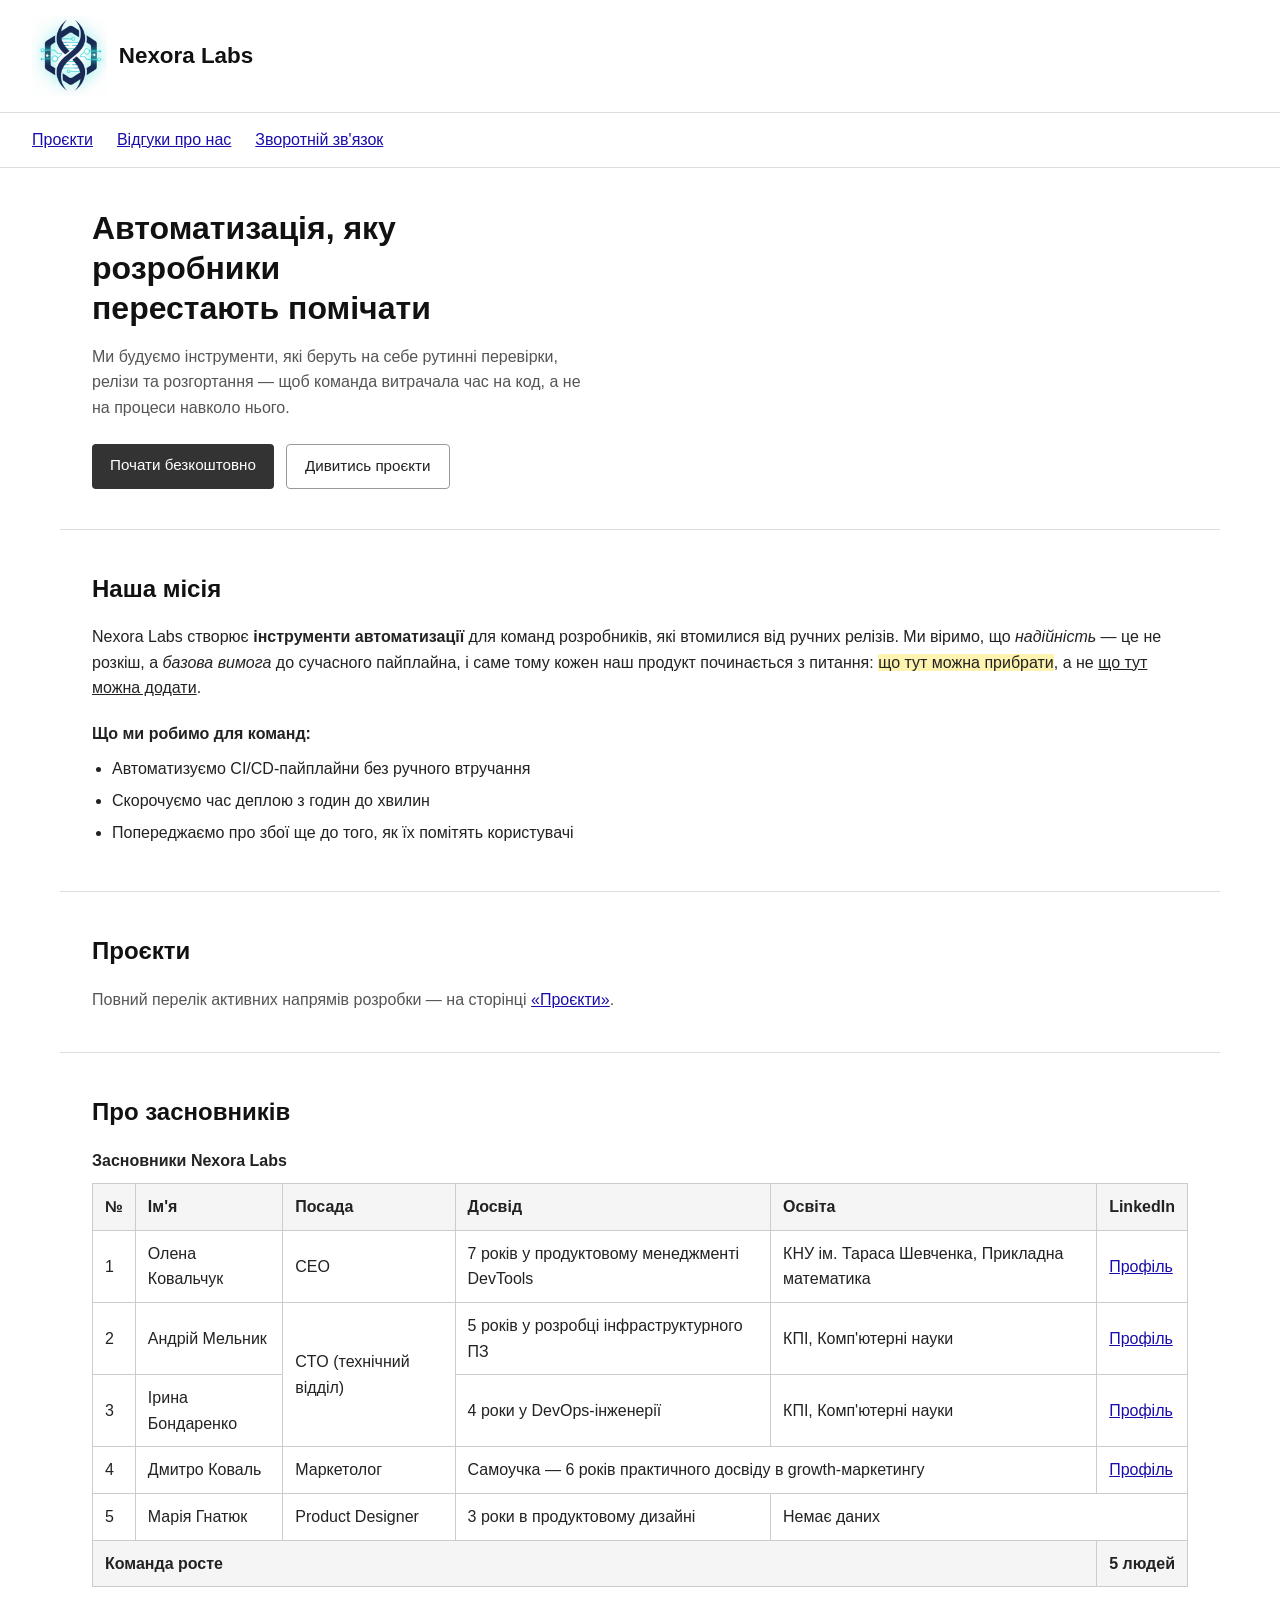
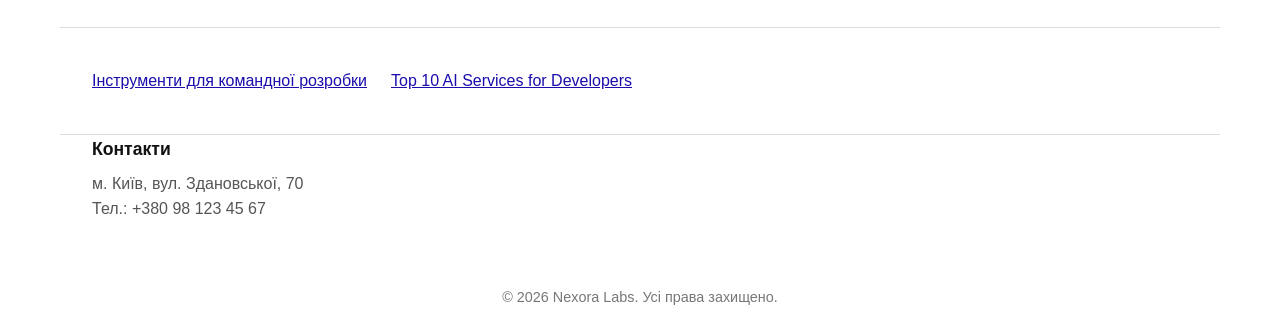
==== index.html @ 1b894c0b "Add homepage" ====
<!DOCTYPE html>
<html lang="uk">
<head>
  <meta charset="UTF-8">
  <meta name="viewport" content="width=device-width, initial-scale=1.0">
  <title>Nexora Labs — інструменти автоматизації для розробників</title>
  <link rel="stylesheet" href="css/style.css">
</head>
<body>

  <header class="site-header">
    <img src="images/logo.png" alt="Логотип Nexora Labs" class="logo">
    <h1>Nexora Labs</h1>
  </header>

  <nav class="site-nav">
    <a href="#projects-section">Проєкти</a>
    <a href="#reviews-section">Відгуки про нас</a>
    <a href="contact.html">Зворотній зв'язок</a>
  </nav>

  <main id="top">

    <section class="hero">
      <h2 class="hero__title">Автоматизація, яку розробники перестають помічати</h2>
      <p class="hero__sub">
        Ми будуємо інструменти, які беруть на себе рутинні перевірки, релізи
        та розгортання — щоб команда витрачала час на код, а не на процеси
        навколо нього.
      </p>
      <div class="hero__actions">
        <a href="#top" class="btn btn--solid">Почати безкоштовно</a>
        <a href="#projects-section" class="btn btn--outline">Дивитись проєкти</a>
      </div>
    </section>

    <article class="mission">
      <h2>Наша місія</h2>
      <p>
        Nexora Labs створює <b>інструменти автоматизації</b> для команд
        розробників, які втомилися від ручних релізів. Ми віримо, що
        <em>надійність</em> — це не розкіш, а <i>базова вимога</i> до сучасного
        пайплайна, і саме тому кожен наш продукт починається з питання:
        <span class="highlight">що тут можна прибрати</span>,
        а не <u>що тут можна додати</u>.
      </p>

      <p class="mission__lead">Що ми робимо для команд:</p>
      <ul class="mission__list">
        <li>Автоматизуємо CI/CD-пайплайни без ручного втручання</li>
        <li>Скорочуємо час деплою з годин до хвилин</li>
        <li>Попереджаємо про збої ще до того, як їх помітять користувачі</li>
      </ul>
    </article>

    <article id="projects-section" class="projects-teaser">
      <h2>Проєкти</h2>
      <p>
        Повний перелік активних напрямів розробки — на сторінці
        <a href="proects.html">«Проєкти»</a>.
      </p>
    </article>

    <section id="reviews-section" class="founders">
      <h2>Про засновників</h2>
      <table>
        <caption>Засновники Nexora Labs</caption>
        <thead>
          <tr>
            <th>№</th>
            <th>Ім'я</th>
            <th>Посада</th>
            <th>Досвід</th>
            <th>Освіта</th>
            <th>LinkedIn</th>
          </tr>
        </thead>
        <tbody>
          <tr>
            <td>1</td>
            <td>Олена Ковальчук</td>
            <td>CEO</td>
            <td>7 років у продуктовому менеджменті DevTools</td>
            <td>КНУ ім. Тараса Шевченка, Прикладна математика</td>
            <td><a href="https://linkedin.com/in/olena-kovalchuk" target="_blank">Профіль</a></td>
          </tr>
          <tr>
            <td>2</td>
            <td>Андрій Мельник</td>
            <td rowspan="2">CTO (технічний відділ)</td>
            <td>5 років у розробці інфраструктурного ПЗ</td>
            <td>КПІ, Комп'ютерні науки</td>
            <td><a href="https://linkedin.com/in/andriy-melnyk" target="_blank">Профіль</a></td>
          </tr>
          <tr>
            <td>3</td>
            <td>Ірина Бондаренко</td>
            <td>4 роки у DevOps-інженерії</td>
            <td>КПІ, Комп'ютерні науки</td>
            <td><a href="https://linkedin.com/in/iryna-bondarenko" target="_blank">Профіль</a></td>
          </tr>
          <tr>
            <td>4</td>
            <td>Дмитро Коваль</td>
            <td>Маркетолог</td>
            <td colspan="2">Самоучка — 6 років практичного досвіду в growth-маркетингу</td>
            <td><a href="https://linkedin.com/in/dmytro-koval" target="_blank">Профіль</a></td>
          </tr>
          <tr>
            <td>5</td>
            <td>Марія Гнатюк</td>
            <td>Product Designer</td>
            <td>3 роки в продуктовому дизайні</td>
            <td colspan="2">Немає даних</td>
          </tr>
        </tbody>
        <tfoot>
          <tr>
            <th colspan="5">Команда росте</th>
            <td>5 людей</td>
          </tr>
        </tfoot>
      </table>
    </section>

    <p class="external-links">
      <a href="https://firtka.if.ua/blog/print/top-instrumentiv-dlia-komandnoyi-rozrobki" target="_blank">Інструменти для командної розробки</a>
      <a href="https://itvdn.com/ua/blog/article/top-10-ai-services-for-developers" target="_blank">Top 10 AI Services for Developers</a>
    </p>

  </main>

  <aside class="contact-panel">
    <h3>Контакти</h3>
    <address>
      м. Київ, вул. Здановської, 70<br>
      Тел.: +380 98 123 45 67
    </address>
  </aside>

  <footer id="contact-section" class="site-footer">
    <p>© 2026 Nexora Labs. Усі права захищено.</p>
  </footer>

</body>
</html>
---- css/style.css ----
* {
  margin: 0;
  box-sizing: border-box;
}

body {
  font-family: Arial, Helvetica, sans-serif;
  color: #222222;
  background-color: #ffffff;
  line-height: 1.6;
}

a {
  color: #1a0dab;
}

a:hover {
  text-decoration: underline;
}

img {
  max-width: 100%;
  display: block;
}

h1, h2, h3 {
  font-family: inherit;
  font-weight: bold;
  color: #111111;
}

h2 {
  font-size: 1.5rem;
  margin-bottom: 1rem;
}

h3 {
  font-size: 1.1rem;
  margin-bottom: 0.5rem;
}

.site-header {
  position: sticky;
  top: 0;
  z-index: 100;
  display: flex;
  align-items: center;
  gap: 12px;
  padding: 16px 32px;
  border-bottom: 1px solid #ddd;
  background-color: #ffffff;
}

.logo {
  height: 80px;
  width: auto;
}

.site-header h1 {
  font-size: 1.4rem;
}

.site-nav {
  display: flex;
  gap: 24px;
  padding: 14px 32px;
  border-bottom: 1px solid #ddd;
}

.toolbar {
  display: flex;
  gap: 10px;
  padding: 14px 32px;
  border-bottom: 1px solid #ddd;
}

.btn {
  display: inline-block;
  padding: 9px 18px;
  border-radius: 4px;
  font-size: 0.95rem;
  text-decoration: none;
}

.btn:hover {
  text-decoration: none;
}

.btn--solid {
  background-color: #333333;
  color: #ffffff;
}

.btn--solid:hover {
  background-color: #111111;
}

.btn--outline {
  border: 1px solid #999999;
  color: #222222;
}

.btn--outline:hover {
  background-color: #f2f2f2;
}

main > section,
main > article,
.external-links {
  max-width: 1160px;
  margin: 0 auto;
  padding: 40px 32px;
  border-bottom: 1px solid #ddd;
}

.hero__title {
  font-size: 2rem;
  line-height: 1.25;
  max-width: 20ch;
  margin-bottom: 16px;
}

.hero__sub {
  color: #555555;
  max-width: 55ch;
  margin-bottom: 24px;
}

.hero__actions {
  display: flex;
  gap: 12px;
  flex-wrap: wrap;
}

.mission .highlight {
  background-color: #fff3b0;
}

.mission__lead {
  margin-top: 20px;
  margin-bottom: 10px;
  font-weight: bold;
}

.mission__list {
  padding-left: 20px;
}

.mission__list li {
  margin-bottom: 6px;
}

.projects-teaser p {
  color: #555555;
}

.founders table {
  width: 100%;
  border-collapse: collapse;
}

.founders caption {
  text-align: left;
  font-weight: bold;
  margin-bottom: 10px;
}

.founders th,
.founders td {
  border: 1px solid #ccc;
  padding: 10px 12px;
  text-align: left;
}

.founders thead th {
  background-color: #f5f5f5;
}

.founders tfoot th,
.founders tfoot td {
  background-color: #f5f5f5;
  font-weight: bold;
}

.external-links {
  display: flex;
  gap: 24px;
}

.contact-panel {
  max-width: 1160px;
  margin: 0 auto;
  padding: 0 32px 40px;
}

.contact-panel address {
  font-style: normal;
  color: #555555;
}

.site-footer {
  padding: 24px 32px;
  text-align: center;
  color: #777777;
  font-size: 0.9rem;
}

@media (max-width: 700px) {
  .site-nav {
    flex-wrap: wrap;
    gap: 12px;
  }
}
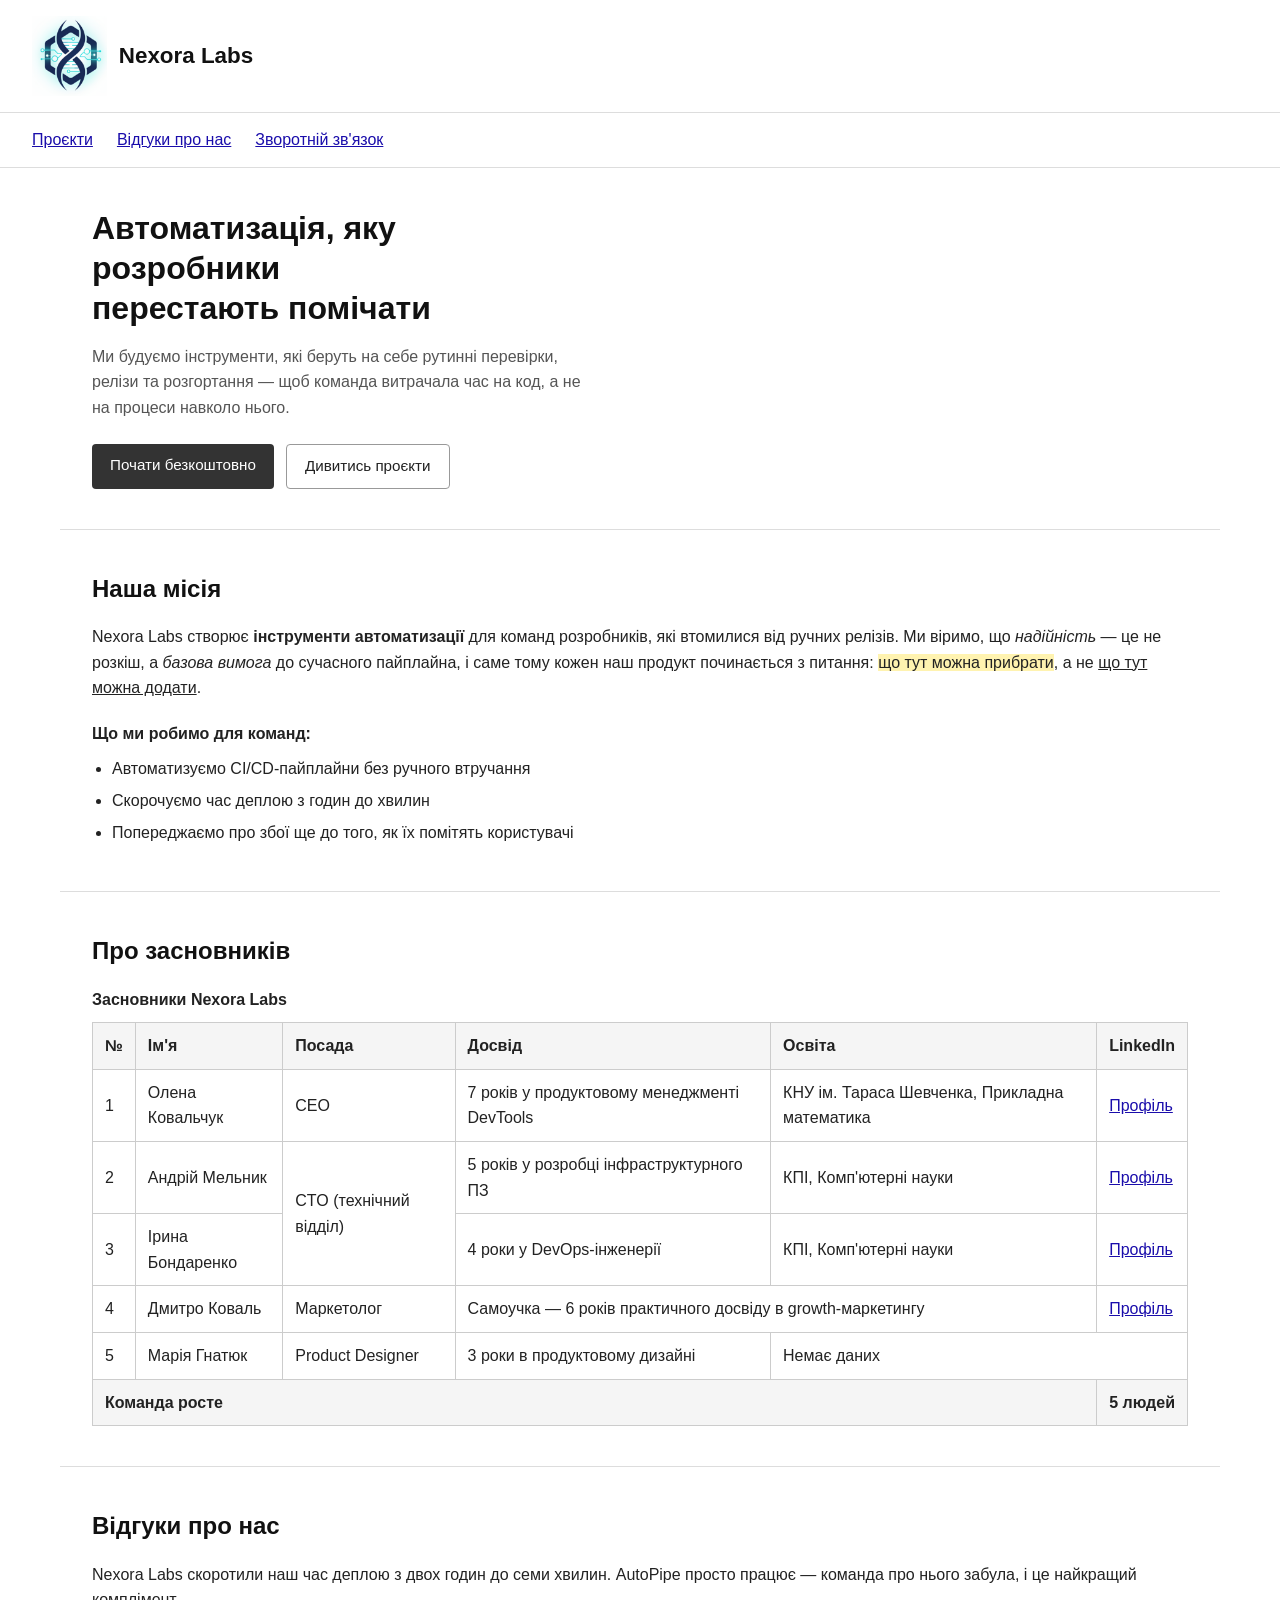
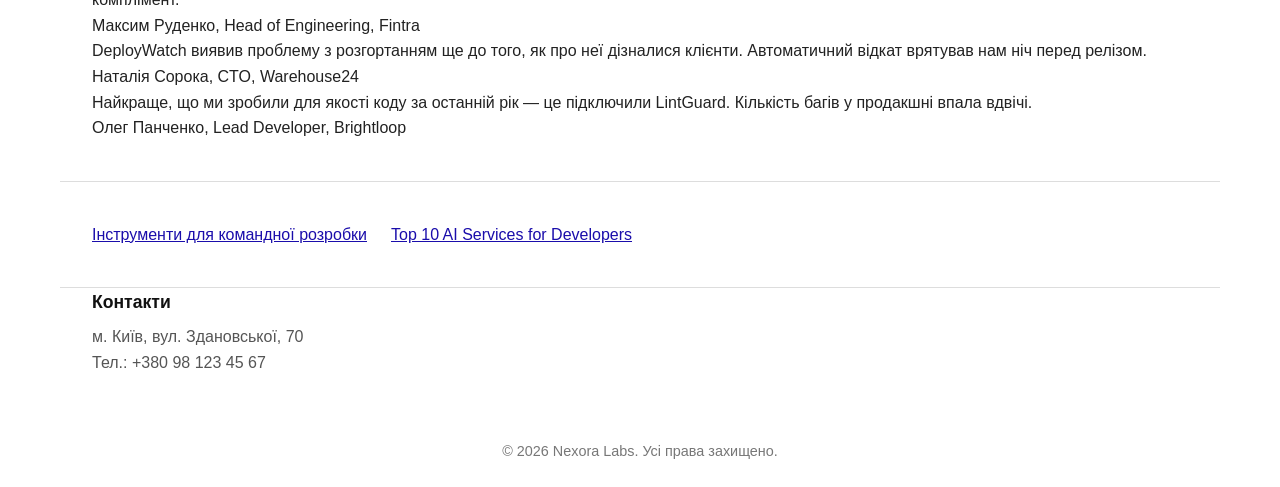
==== commit 9f93326f: "feat(index): remove projects section, add customer reviews" ====
--- a/index.html
+++ b/index.html
@@ -14,7 +14,7 @@
   </header>
 
   <nav class="site-nav">
-    <a href="#projects-section">Проєкти</a>
+    <a href="pro.html">Проєкти</a>
     <a href="#reviews-section">Відгуки про нас</a>
     <a href="contact.html">Зворотній зв'язок</a>
   </nav>
@@ -30,7 +30,7 @@
       </p>
       <div class="hero__actions">
         <a href="#top" class="btn btn--solid">Почати безкоштовно</a>
-        <a href="#projects-section" class="btn btn--outline">Дивитись проєкти</a>
+        <a href="pro.html" class="btn btn--outline">Дивитись проєкти</a>
       </div>
     </section>
 
@@ -53,15 +53,7 @@
       </ul>
     </article>
 
-    <article id="projects-section" class="projects-teaser">
-      <h2>Проєкти</h2>
-      <p>
-        Повний перелік активних напрямів розробки — на сторінці
-        <a href="proects.html">«Проєкти»</a>.
-      </p>
-    </article>
-
-    <section id="reviews-section" class="founders">
+    <section id="founders-section" class="founders">
       <h2>Про засновників</h2>
       <table>
         <caption>Засновники Nexora Labs</caption>
@@ -123,6 +115,28 @@
       </table>
     </section>
 
+    <section id="reviews-section" class="reviews">
+      <h2>Відгуки про нас</h2>
+      <div class="reviews-list">
+
+        <blockquote class="review">
+          <p>Nexora Labs скоротили наш час деплою з двох годин до семи хвилин. AutoPipe просто працює — команда про нього забула, і це найкращий комплімент.</p>
+          Максим Руденко, Head of Engineering, Fintra
+        </blockquote>
+
+        <blockquote class="review">
+          <p>DeployWatch виявив проблему з розгортанням ще до того, як про неї дізналися клієнти. Автоматичний відкат врятував нам ніч перед релізом.</p>
+          Наталія Сорока, CTO, Warehouse24
+        </blockquote>
+
+        <blockquote class="review">
+          <p>Найкраще, що ми зробили для якості коду за останній рік — це підключили LintGuard. Кількість багів у продакшні впала вдвічі.</p>
+          Олег Панченко, Lead Developer, Brightloop
+        </blockquote>
+
+      </div>
+    </section>
+
     <p class="external-links">
       <a href="https://firtka.if.ua/blog/print/top-instrumentiv-dlia-komandnoyi-rozrobki" target="_blank">Інструменти для командної розробки</a>
       <a href="https://itvdn.com/ua/blog/article/top-10-ai-services-for-developers" target="_blank">Top 10 AI Services for Developers</a>
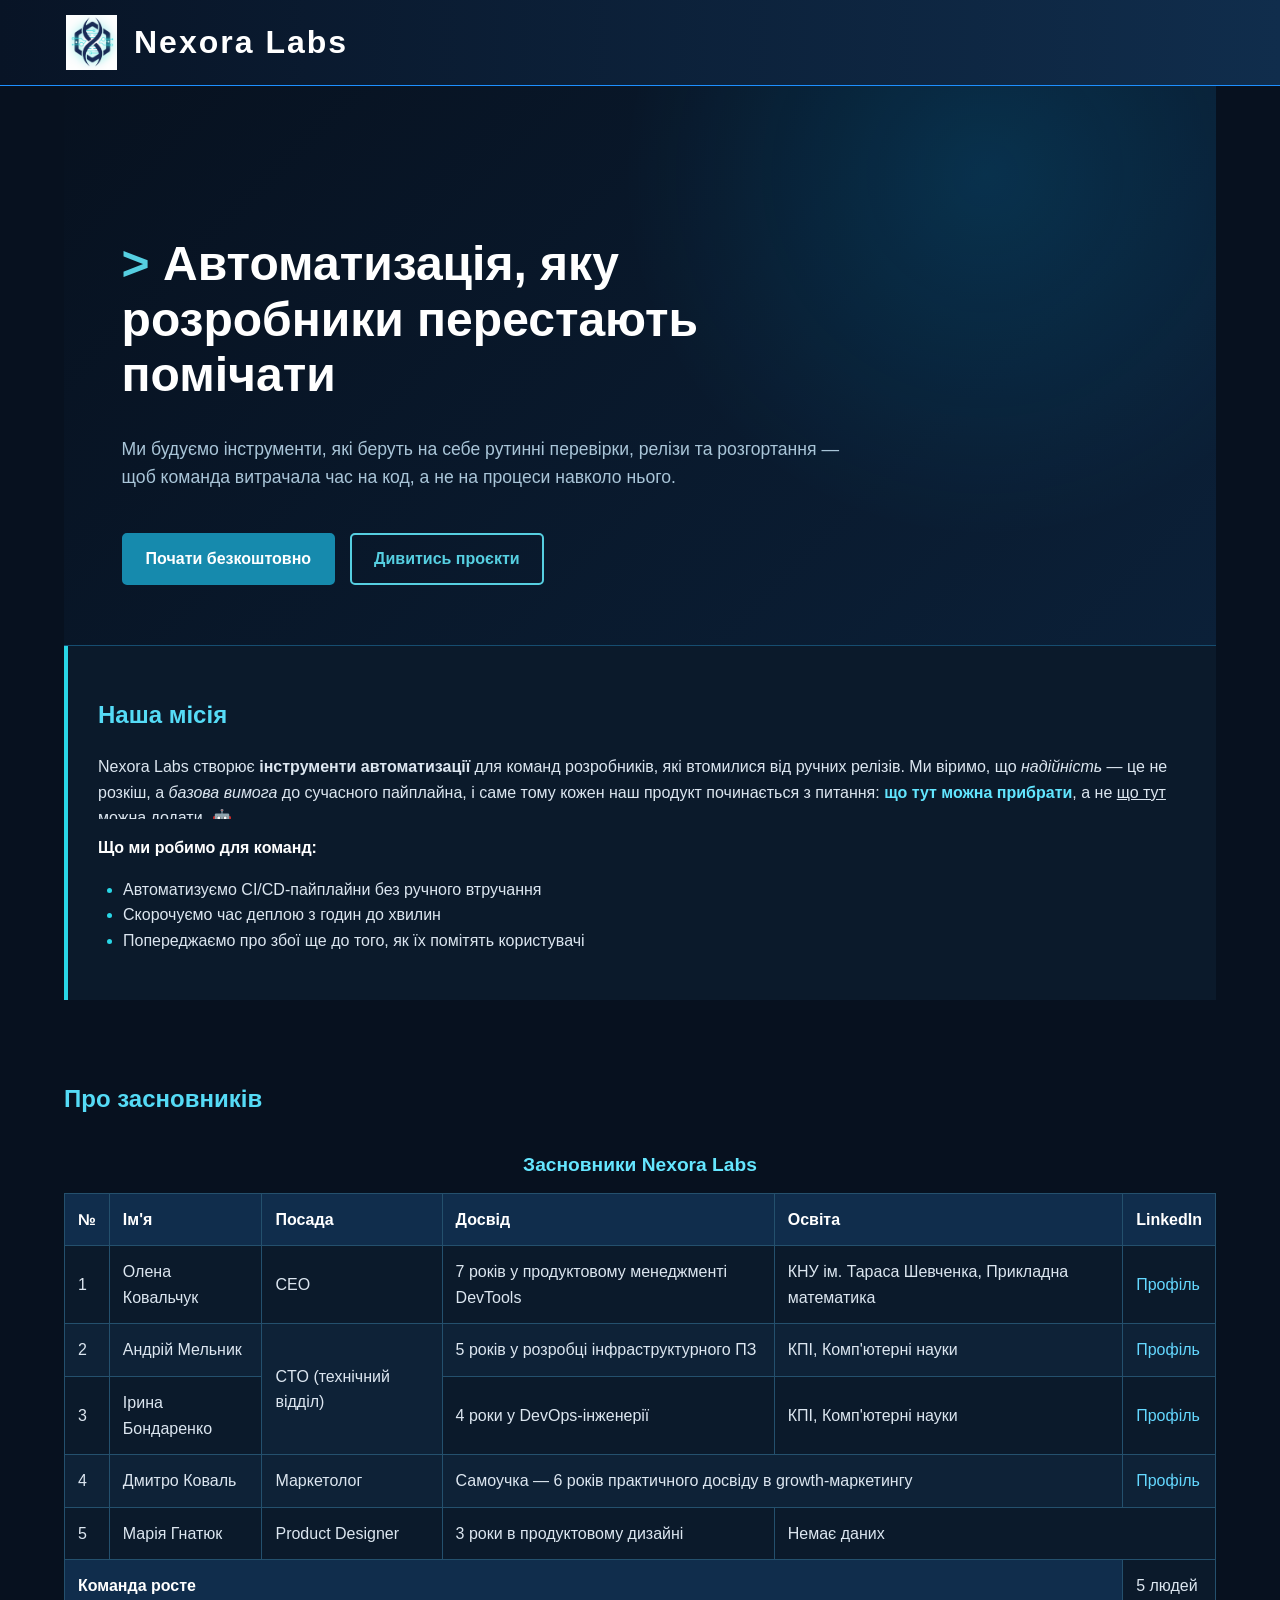
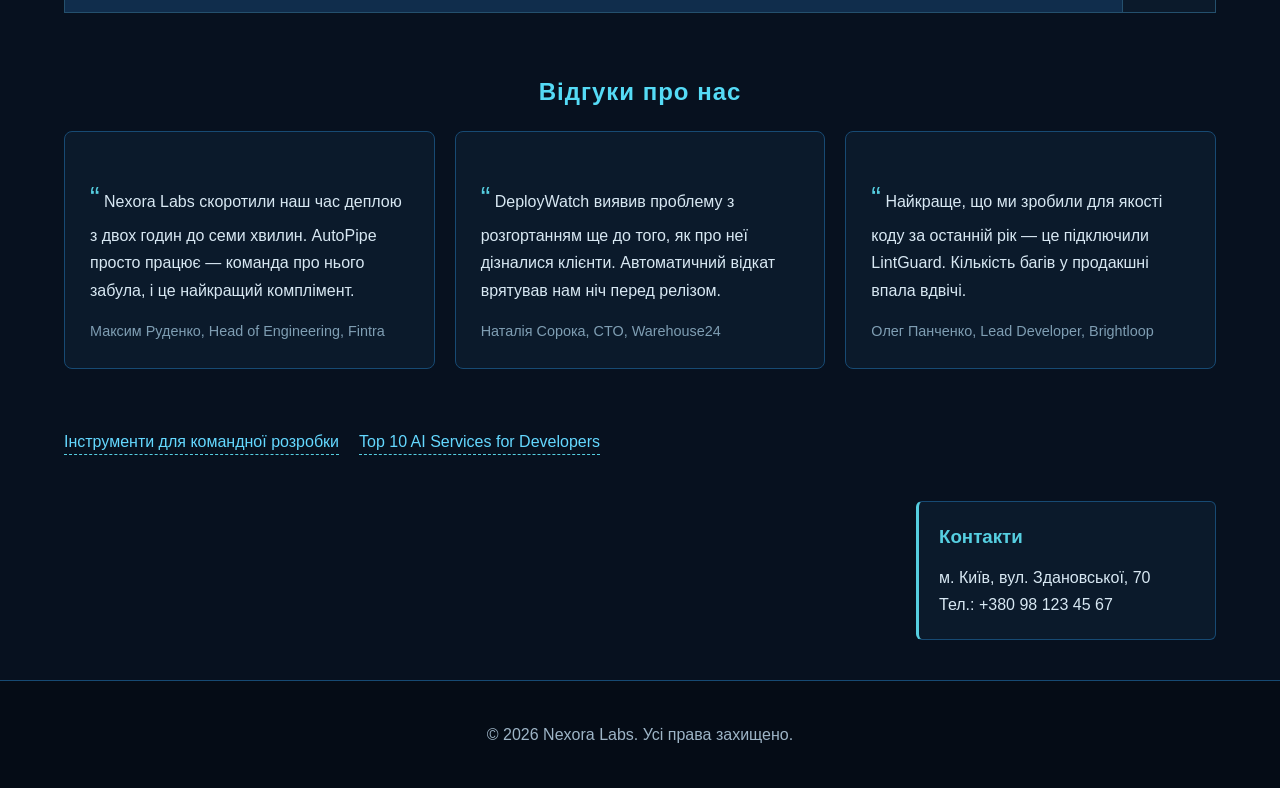
==== commit 4511a18a: "style: add hi-tech CSS styling for all pages" ====
--- a/index.html
+++ b/index.html
@@ -5,6 +5,17 @@
   <meta name="viewport" content="width=device-width, initial-scale=1.0">
   <title>Nexora Labs — інструменти автоматизації для розробників</title>
   <link rel="stylesheet" href="css/style.css">
+  <style>
+  #reviews-section > h2 {
+    text-align: center;
+    letter-spacing: 1px;
+  }
+
+  .hero__title::before {
+    content: "> ";
+    color: #56cfe1;
+  }
+</style>
 </head>
 <body>
 
@@ -55,7 +66,7 @@
 
     <section id="founders-section" class="founders">
       <h2>Про засновників</h2>
-      <table>
+      <table tabindex="0">
         <caption>Засновники Nexora Labs</caption>
         <thead>
           <tr>
@@ -120,18 +131,30 @@
       <div class="reviews-list">
 
         <blockquote class="review">
-          <p>Nexora Labs скоротили наш час деплою з двох годин до семи хвилин. AutoPipe просто працює — команда про нього забула, і це найкращий комплімент.</p>
-          Максим Руденко, Head of Engineering, Fintra
+          <p>
+            Nexora Labs скоротили наш час деплою з двох годин до семи хвилин. AutoPipe просто працює — команда про нього забула, і це найкращий комплімент.
+          </p>
+          <footer class="review__author">
+            Максим Руденко, Head of Engineering, Fintra
+          </footer>
         </blockquote>
 
         <blockquote class="review">
-          <p>DeployWatch виявив проблему з розгортанням ще до того, як про неї дізналися клієнти. Автоматичний відкат врятував нам ніч перед релізом.</p>
-          Наталія Сорока, CTO, Warehouse24
+          <p>
+              DeployWatch виявив проблему з розгортанням ще до того, як про неї дізналися клієнти. Автоматичний відкат врятував нам ніч перед релізом.
+          </p>
+          <footer class="review__author">
+              Наталія Сорока, CTO, Warehouse24
+          </footer>
         </blockquote>
 
         <blockquote class="review">
-          <p>Найкраще, що ми зробили для якості коду за останній рік — це підключили LintGuard. Кількість багів у продакшні впала вдвічі.</p>
-          Олег Панченко, Lead Developer, Brightloop
+          <p>
+              Найкраще, що ми зробили для якості коду за останній рік — це підключили LintGuard. Кількість багів у продакшні впала вдвічі.
+          </p>
+          <footer class="review__author">
+              Олег Панченко, Lead Developer, Brightloop
+          </footer>
         </blockquote>
 
       </div>
--- a/css/style.css
+++ b/css/style.css
@@ -1,213 +1,679 @@
+/* Загал стилі */
 * {
-  margin: 0;
-  box-sizing: border-box;
+    box-sizing: border-box;
+}
+
+html {
+    scroll-behavior: smooth;
 }
 
 body {
-  font-family: Arial, Helvetica, sans-serif;
-  color: #222222;
-  background-color: #ffffff;
-  line-height: 1.6;
+    margin: 0;
+    background-color: #07111f;
+    color: rgb(220, 230, 240);
+    font-family: Arial, sans-serif;
+    line-height: 1.6;
+}
+
+main {
+    width: 90%;
+    max-width: 1200px;
+    margin: 0 auto;
+}
+
+h1,
+h2,
+h3 {
+    font-family: "Trebuchet MS", sans-serif;
+}
+
+h2 {
+    color: hsl(190, 90%, 65%);
 }
 
 a {
-  color: #1a0dab;
-}
-
-a:hover {
-  text-decoration: underline;
-}
-
-img {
-  max-width: 100%;
-  display: block;
-}
-
-h1, h2, h3 {
-  font-family: inherit;
-  font-weight: bold;
-  color: #111111;
-}
-
-h2 {
-  font-size: 1.5rem;
-  margin-bottom: 1rem;
-}
-
-h3 {
-  font-size: 1.1rem;
-  margin-bottom: 0.5rem;
-}
+    color: #64d8ff;
+    text-decoration: none;
+}
+
+
+/* Спільні елементи*/
 
 .site-header {
-  position: sticky;
-  top: 0;
-  z-index: 100;
-  display: flex;
-  align-items: center;
-  gap: 12px;
-  padding: 16px 32px;
-  border-bottom: 1px solid #ddd;
-  background-color: #ffffff;
-}
-
-.logo {
-  height: 80px;
-  width: auto;
+    display: flex;
+    align-items: center;
+    gap: 15px;
+
+    width: 100%;
+    padding: 15px 5%;
+
+    background: linear-gradient(90deg, #081426, #102d4c);
+    border-bottom: 1px solid #1e90ff;
+
+    z-index: 1000;
+}
+
+.site-header .logo {
+    width: 55px;
+    height: 55px;
+    object-fit: contain;
 }
 
 .site-header h1 {
-  font-size: 1.4rem;
+    margin: 0;
+    color: white;
+    letter-spacing: 2px;
+}
+
+.brand-link {
+    display: flex;
+    align-items: center;
+    gap: 15px;
 }
 
 .site-nav {
-  display: flex;
-  gap: 24px;
-  padding: 14px 32px;
-  border-bottom: 1px solid #ddd;
-}
-
-.toolbar {
-  display: flex;
-  gap: 10px;
-  padding: 14px 32px;
-  border-bottom: 1px solid #ddd;
-}
+    position: sticky;
+    top: 0;
+    z-index: 900;
+
+    display: flex;
+    justify-content: center;
+    gap: 35px;
+
+    padding: 15px;
+
+    background-color: rgb(8, 20, 38);
+    border-bottom: 1px solid #174a73;
+}
+
+.site-nav > a {
+    color: white;
+    font-weight: bold;
+
+    transition:
+        color 0.3s,
+        transform 0.3s,
+        text-shadow 0.3s;
+}
+
+.site-nav > a:hover {
+    color: #58e6ff;
+    transform: translateY(-3px);
+    text-shadow: 0 0 10px #58e6ff;
+}
+
+
+/*Кнопки*/
 
 .btn {
-  display: inline-block;
-  padding: 9px 18px;
-  border-radius: 4px;
-  font-size: 0.95rem;
-  text-decoration: none;
-}
-
-.btn:hover {
-  text-decoration: none;
+    display: inline-block;
+
+    padding: 11px 22px;
+    border-radius: 5px;
+
+    font-weight: bold;
+
+    transition:
+        background-color 0.3s,
+        color 0.3s,
+        transform 0.3s,
+        box-shadow 0.3s;
 }
 
 .btn--solid {
-  background-color: #333333;
-  color: #ffffff;
+    background-color: #168aad;
+    color: white;
+    border: 2px solid #168aad;
 }
 
 .btn--solid:hover {
-  background-color: #111111;
+    background-color: #56cfe1;
+    color: #07111f;
+    transform: translateY(-3px);
+    box-shadow: 0 0 15px rgba(86, 207, 225, 0.7);
 }
 
 .btn--outline {
-  border: 1px solid #999999;
-  color: #222222;
+    color: #56cfe1;
+    border: 2px solid #56cfe1;
 }
 
 .btn--outline:hover {
-  background-color: #f2f2f2;
-}
-
-main > section,
-main > article,
-.external-links {
-  max-width: 1160px;
-  margin: 0 auto;
-  padding: 40px 32px;
-  border-bottom: 1px solid #ddd;
+    background-color: #56cfe1;
+    color: #07111f;
+    transform: translateY(-3px);
+}
+
+
+/*Footer*/
+
+.site-footer {
+    clear: both;
+    margin-top: 50px;
+    padding: 25px;
+
+    text-align: center;
+
+    background-color: #050c16;
+    border-top: 1px solid #174a73;
+    color: #9eb5c7;
+}
+
+
+/* Головна*/
+
+body:has(.hero) .site-header {
+    position: absolute;
+    top: 0;
+    left: 0;
+}
+
+.hero {
+    position: relative;
+
+    min-height: 430px;
+    padding: 140px 5% 60px;
+
+    display: flex;
+    flex-direction: column;
+    justify-content: center;
+
+    background:
+        radial-gradient(circle at 80% 20%, rgba(0, 183, 255, 0.15), transparent 35%),
+        linear-gradient(135deg, #07111f, #0b2038);
+
+    border-bottom: 1px solid #164d70;
 }
 
 .hero__title {
-  font-size: 2rem;
-  line-height: 1.25;
-  max-width: 20ch;
-  margin-bottom: 16px;
+    max-width: 750px;
+    margin-bottom: 15px;
+
+    font-size: 3rem;
+    line-height: 1.15;
+    color: white;
 }
 
 .hero__sub {
-  color: #555555;
-  max-width: 55ch;
-  margin-bottom: 24px;
+    max-width: 720px;
+    color: #a9c5d8;
+    font-size: 1.1rem;
 }
 
 .hero__actions {
-  display: flex;
-  gap: 12px;
-  flex-wrap: wrap;
-}
-
-.mission .highlight {
-  background-color: #fff3b0;
+    display: flex;
+    gap: 15px;
+    margin-top: 25px;
+}
+
+.mission {
+    margin: 0;
+    padding: 30px;
+
+    background-color: #0b1a2b;
+    border-left: 4px solid #29d6e6
+}
+
+.mission > p:first-of-type {
+    max-height: 65px;
+    overflow-y: scroll;
+    padding-right: 12px;
+}
+
+.mission > p:first-of-type::after {
+    content: " 🤖";
+}
+
+.highlight {
+    color: #62e6ff;
+    font-weight: bold;
 }
 
 .mission__lead {
-  margin-top: 20px;
-  margin-bottom: 10px;
-  font-weight: bold;
+    font-weight: bold;
+    color: white;
 }
 
 .mission__list {
-  padding-left: 20px;
-}
-
-.mission__list li {
-  margin-bottom: 6px;
-}
-
-.projects-teaser p {
-  color: #555555;
+    padding-left: 25px;
+}
+
+.mission__list li::marker {
+    color: #29d6e6;
+}
+
+.founders {
+    margin: 60px 0;
+    overflow-x: auto;
 }
 
 .founders table {
-  width: 100%;
-  border-collapse: collapse;
+    width: 100%;
+    border-collapse: collapse;
+
+    background-color: #0b1a2b;
+
+    transition:
+        transform 0.4s,
+        box-shadow 0.4s,
+        border-color 0.4s;
+}
+
+.founders table:focus,
+.founders table:focus-within {
+    transform: translateX(2%);
+    box-shadow: 0 0 20px rgba(41, 214, 230, 0.4);
 }
 
 .founders caption {
-  text-align: left;
-  font-weight: bold;
-  margin-bottom: 10px;
+    padding: 12px;
+    color: #65e6ff;
+    font-weight: bold;
+    font-size: 1.2rem;
 }
 
 .founders th,
 .founders td {
-  border: 1px solid #ccc;
-  padding: 10px 12px;
-  text-align: left;
-}
-
-.founders thead th {
-  background-color: #f5f5f5;
-}
-
-.founders tfoot th,
-.founders tfoot td {
-  background-color: #f5f5f5;
-  font-weight: bold;
+    padding: 13px;
+    border: 1px solid #24506d;
+    text-align: left;
+}
+
+.founders th {
+    background-color: #102d4c;
+    color: white;
+}
+
+.founders tbody tr:nth-child(even) {
+    background-color: #0e2237;
+}
+
+.founders tbody tr:hover {
+    background-color: #143653;
+}
+
+.reviews {
+    margin: 60px 0;
+}
+
+.reviews-list {
+    display: flex;
+    gap: 20px;
+    flex-wrap: wrap;
+}
+
+.review {
+    flex: 1 1 280px;
+
+    margin: 0;
+    padding: 25px;
+
+    background-color: #0b1a2b;
+    border: 1px solid #174a73;
+    border-radius: 8px;
+
+    transition:
+        background-color 0.3s,
+        border-color 0.3s,
+        transform 0.3s;
+}
+
+.review:hover {
+    background-color: #10283e;
+    border-color: #56cfe1;
+    transform: translateY(-5px);
+}
+
+.review p {
+    color: #d8e8f3;
+    font-size: 1rem;
+    line-height: 1.7;
+}
+
+.review p::before {
+    content: "“";
+    color: #56cfe1;
+    font-size: 1.8rem;
+}
+
+.review__author {
+    margin-top: 15px;
+    color: #7f9eb3;
+    font-size: 0.9rem;
 }
 
 .external-links {
-  display: flex;
-  gap: 24px;
+    display: flex;
+    gap: 20px;
+    flex-wrap: wrap;
+}
+
+.external-links a[href^="https"] {
+    border-bottom: 1px dashed #56cfe1;
 }
 
 .contact-panel {
-  max-width: 1160px;
-  margin: 0 auto;
-  padding: 0 32px 40px;
+    float: right;
+    width: 300px;
+
+    margin: 30px 5% 40px 30px;
+    padding: 20px;
+
+    position: relative;
+    z-index: 2;
+
+    background-color: #0b1a2b;
+    border: 1px solid #174a73;
+    border-left: 3px solid #56cfe1;
+    border-radius: 6px;
+}
+
+.contact-panel h3 {
+    margin-top: 0;
+    margin-bottom: 12px;
+
+    color: #56cfe1;
 }
 
 .contact-panel address {
-  font-style: normal;
-  color: #555555;
-}
-
-.site-footer {
-  padding: 24px 32px;
-  text-align: center;
-  color: #777777;
-  font-size: 0.9rem;
-}
-
-@media (max-width: 700px) {
-  .site-nav {
-    flex-wrap: wrap;
-    gap: 12px;
-  }
+    font-style: normal;
+    color: #d8e8f3;
+    line-height: 1.7;
+}
+
+.contact-panel address::selection {
+    color: white;
+    background-color: #168aad;
+}
+
+
+/* Проєкти*/
+
+body:has(.projects-list) .site-header {
+    position: fixed;
+    top: 0;
+    left: 0;
+}
+
+body:has(.projects-list) .site-nav {
+    margin-top: 86px;
+}
+
+body:has(.projects-list) main {
+    padding-top: 30px;
+}
+
+.page-intro {
+    margin: 35px 0;
+    text-align: center;
+}
+
+.page-intro h2 {
+    font-size: 2.2rem;
+    margin-bottom: 5px;
+}
+
+.projects-list {
+    display: grid;
+
+    grid-template-columns:
+        repeat(auto-fit, minmax(300px, 1fr));
+
+    gap: 30px;
+
+    margin: 40px 0;
+}
+
+.project-card {
+    display: grid;
+    grid-template-rows: 220px auto;
+
+    overflow: hidden;
+
+    background-color: #0b1a2b;
+
+    border-top: medium solid darkblue;
+    border-right: medium solid darkblue;
+    border-left: medium solid darkblue;
+    border-bottom: medium double darkblue;
+
+    border-radius: 8px;
+}
+
+.project-card img {
+    width: 100%;
+    height: 220px;
+    object-fit: cover;
+}
+
+.project-card img:hover {
+    animation: grayscaleImage 1s forwards;
+}
+
+@keyframes grayscaleImage {
+    from {
+        filter: grayscale(0%);
+    }
+
+    to {
+        filter: grayscale(100%);
+    }
+}
+
+.project-body {
+    padding: 22px;
+}
+
+.project-body h3 {
+    margin-top: 0;
+
+    color: #5ce1e6;
+
+    font-size: 1.6rem;
+    font-weight: 700;
+    font-style: italic;
+}
+
+.project-country {
+    color: #8ca8bb;
+    font-size: 0.9rem;
+}
+
+.project-body ul {
+    padding-left: 20px;
+}
+
+.project-body li {
+    margin-bottom: 8px;
+}
+
+.page-bottom-nav {
+    display: grid;
+    place-items: center;
+    margin: 50px 0;
+}
+
+
+/* Зворотній зв'язок*/
+
+body:has(.contact-form-section) main {
+    max-width: 900px;
+}
+
+.contact-form-section {
+    display: flex;
+    justify-content: center;
+    align-items: stretch;
+    align-content: center;
+
+    margin: 30px 0;
+}
+
+#feedback-form {
+    display: flex;
+
+    flex-flow: column nowrap;
+
+    justify-content: center;
+    align-items: stretch;
+
+    width: 100%;
+
+    padding: 30px;
+
+    background-color: #0b1a2b;
+    border: 1px solid #1e5778;
+    border-radius: 8px;
+}
+
+#feedback-form fieldset {
+    display: flex;
+    flex-flow: column nowrap;
+
+    gap: 14px;
+
+    margin-bottom: 20px;
+    padding: 25px;
+
+    border: 1px solid #24506d;
+}
+
+#feedback-form legend {
+    padding: 0 10px;
+
+    color: #5ce1e6;
+    font-weight: bold;
+}
+
+.form-row {
+    display: flex;
+    flex-flow: column nowrap;
+
+    flex-grow: 1;
+    flex-shrink: 1;
+
+    gap: 6px;
+    margin-bottom: 14px;
+}
+
+.form-row > label,
+.form-row__label {
+    color: #cbe3f1;
+    font-weight: bold;
+}
+
+input[type="text"],
+input[type="email"],
+input[type="number"],
+select,
+textarea {
+    width: 100%;
+
+    padding: 11px 12px;
+
+    background-color: #07111f;
+    color: white;
+
+    border: 1px solid #27546f;
+    border-radius: 4px;
+
+    font: inherit;
+
+    transition:
+        border-color 0.3s,
+        box-shadow 0.3s,
+        background-color 0.3s;
+}
+
+input[type="text"]:focus,
+input[type="email"]:focus,
+input[type="number"]:focus,
+select:focus,
+textarea:focus {
+    outline: none;
+
+    background-color: #0a1928;
+    border-color: #56cfe1;
+
+    box-shadow: 0 0 8px rgba(86, 207, 225, 0.5);
+}
+
+textarea::placeholder {
+    color: #718a9b;
+}
+
+.radio-group,
+.checkbox-group {
+    display: flex;
+    flex-flow: row wrap;
+
+    justify-content: flex-start;
+    align-items: center;
+
+    gap: 18px;
+}
+
+.radio-group label,
+.checkbox-group label {
+    display: flex;
+    align-items: center;
+    gap: 6px;
+}
+
+input[type="radio"],
+input[type="checkbox"] {
+    accent-color: #56cfe1;
+}
+
+.form-row--checkbox {
+    align-self: flex-start;
+}
+
+#feedback-form button[type="submit"] {
+    align-self: flex-start;
+
+    min-width: 150px;
+}
+
+@media (max-width: 768px) {
+
+    .site-nav {
+        flex-direction: column;
+        align-items: center;
+        gap: 10px;
+    }
+
+    .hero {
+        padding-top: 220px;
+    }
+
+    .hero__title {
+        font-size: 2.2rem;
+    }
+
+    .hero__actions {
+        flex-direction: column;
+        align-items: flex-start;
+    }
+
+    .reviews-list {
+        flex-direction: column;
+    }
+
+    .contact-panel {
+        float: none;
+
+        width: 90%;
+        margin: 30px auto;
+    }
+
+    .radio-group,
+    .checkbox-group {
+        flex-direction: column;
+        align-items: flex-start;
+    }
+
+    #feedback-form {
+        padding: 20px;
+    }
 }
